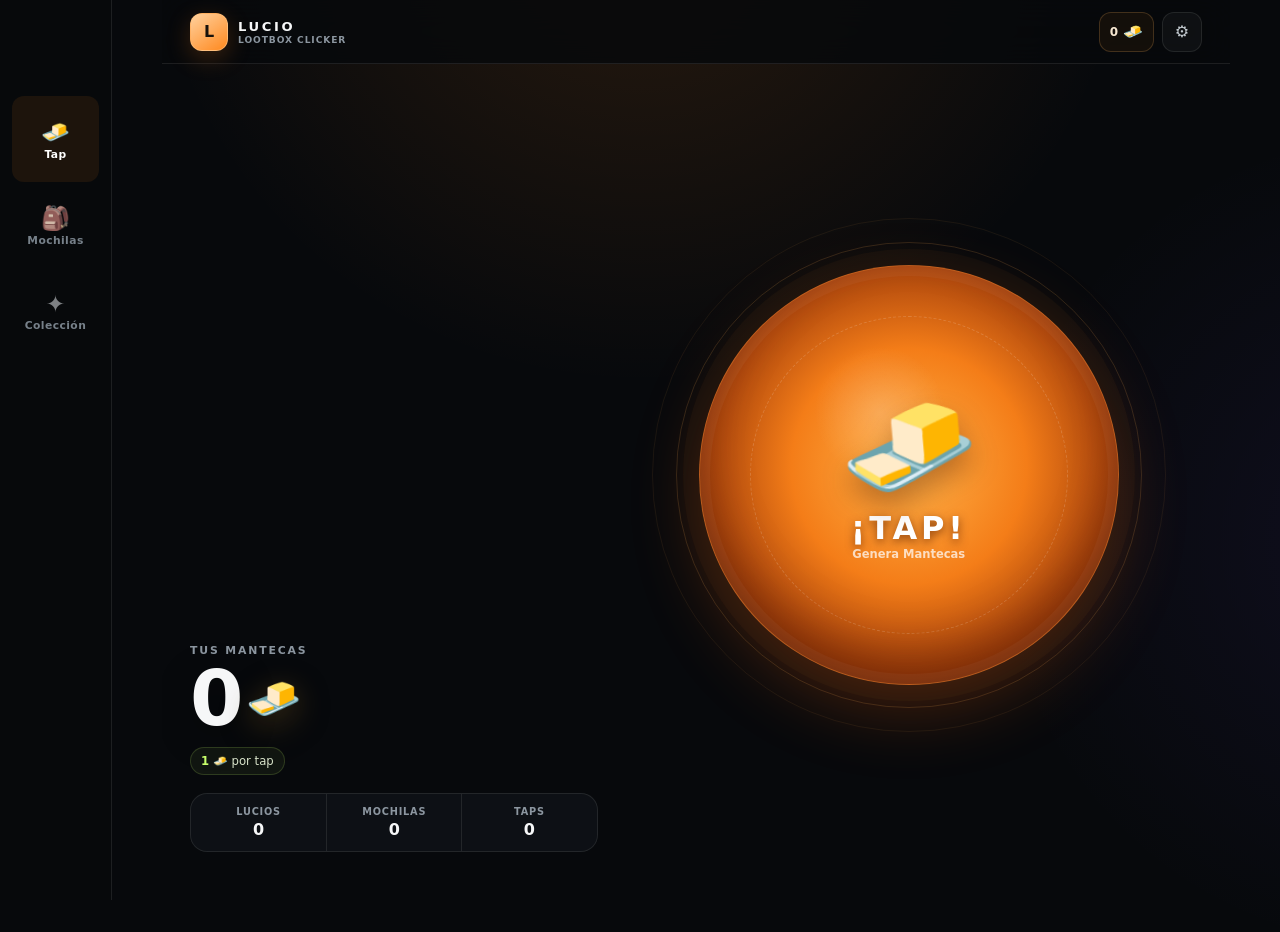
==== index.html @ b7c41a3d "Support touch hover in collection" ====
<!doctype html>
<html lang="es">
<head>
  <meta charset="utf-8">
  <meta name="viewport" content="width=device-width, initial-scale=1, viewport-fit=cover">
  <meta name="theme-color" content="#07090c">
  <meta name="description" content="Lucio Lootbox Clicker: consigue Mantecas, abre mochilas y colecciona todos los Lucios.">
  <title>Lucio Lootbox Clicker</title>
  <link rel="stylesheet" href="css/effects.css?v=20260813-game-03">
  <link rel="stylesheet" href="css/opening.css?v=20260813-game-03">
  <link rel="stylesheet" href="css/game.css?v=20260814-card-hover-02">
  <link rel="stylesheet" href="css/debug.css?v=20260813-game-03">
</head>
<body>
  <div class="game-app" data-game-app>
    <header class="game-header">
      <div class="game-brand" aria-label="Lucio Lootbox Clicker">
        <span class="game-brand__mark" aria-hidden="true">L</span>
        <span><strong>LUCIO</strong><small>LOOTBOX CLICKER</small></span>
      </div>
      <div class="game-header__actions">
        <button class="header-wallet" type="button" data-go-tap aria-label="Volver a la pantalla de tap"><b data-header-mantecas>0</b><span aria-hidden="true">🧈</span></button>
        <button class="icon-button" type="button" data-open-settings aria-label="Abrir ajustes">⚙</button>
      </div>
    </header>

    <main class="game-main">
      <section class="view view--active tap-view" data-view="tap" aria-labelledby="tap-title" tabindex="-1">
        <div class="wallet-card">
          <span class="wallet-card__label">Tus Mantecas</span>
          <strong class="wallet-card__amount"><span data-mantecas>0</span> <span aria-hidden="true">🧈</span></strong>
          <span class="wallet-card__rate"><b data-tap-value>1</b> 🧈 por tap</span>
        </div>

        <button class="tap-zone" type="button" data-tap-zone aria-labelledby="tap-title tap-help">
          <span class="tap-zone__rings" aria-hidden="true"></span>
          <span class="tap-zone__butter" aria-hidden="true">🧈</span>
          <span class="tap-zone__title" id="tap-title">¡TAP!</span>
          <span class="tap-zone__help" id="tap-help">Genera Mantecas</span>
        </button>
        <div class="tap-feedback-layer" data-tap-feedback aria-hidden="true"></div>

        <section class="quick-progress" aria-label="Progreso actual">
          <div><span>Lucios</span><strong data-total-lucios>0</strong></div>
          <div><span>Mochilas</span><strong data-total-backpacks>0</strong></div>
          <div><span>Taps</span><strong data-total-taps>0</strong></div>
        </section>
      </section>

      <section class="view shop-view" data-view="shop" aria-labelledby="shop-title" tabindex="-1" hidden>
        <header class="view-heading">
          <p>LOOT SHOP</p>
          <h1 id="shop-title">Elige tu mochila</h1>
          <span>Mejores tiers aumentan tus probabilidades de rarezas y Shiny.</span>
        </header>
        <div class="shop-grid" data-shop-grid></div>
      </section>

      <section class="view collection-view" data-view="collection" aria-labelledby="collection-title" tabindex="-1" hidden>
        <header class="view-heading">
          <p>TU COLECCIÓN</p>
          <h1 id="collection-title">Lucios descubiertos</h1>
          <span>Los duplicados aumentan permanentemente tus Mantecas por tap.</span>
        </header>
        <div class="collection-empty" data-collection-empty>
          <span aria-hidden="true">?</span>
          <strong>Todavía no descubriste ningún Lucio</strong>
          <p>Compra una mochila para empezar tu colección.</p>
          <button class="game-button game-button--primary" type="button" data-go-shop>Ir a mochilas</button>
        </div>
        <div data-collection-root></div>
      </section>
    </main>

    <nav class="bottom-nav" aria-label="Navegación principal">
      <button class="bottom-nav__item is-active" type="button" data-nav="tap"><span aria-hidden="true">🧈</span><b>Tap</b></button>
      <button class="bottom-nav__item" type="button" data-nav="shop"><span aria-hidden="true">🎒</span><b>Mochilas</b></button>
      <button class="bottom-nav__item" type="button" data-nav="collection"><span aria-hidden="true">✦</span><b>Colección</b><i data-collection-badge hidden></i></button>
    </nav>
  </div>

  <div class="opening-overlay" data-opening-overlay hidden>
    <section class="opening-card" data-opening-root role="dialog" aria-modal="true" aria-labelledby="opening-dialog-title">
      <div class="opening-stage" data-opening-stage data-state="idle" tabindex="0" role="button" aria-label="Toca para avanzar la apertura">
        <span class="opening-kicker" id="opening-dialog-title">REWARD SEQUENCE</span>
        <span class="opening-hint">Toca para completar la transición actual.</span>
        <div class="opening-scene">
          <div class="reward-slot" data-reward-slot></div>
          <div class="backpack-wrap" data-backpack-wrap>
            <img class="backpack-image" data-backpack-image draggable="false" alt="">
          </div>
          <div class="opening-flash" data-opening-flash aria-hidden="true"></div>
          <div class="tap-instruction" data-tap-instruction hidden>
            <strong data-tap-label>Pulsa para abrir · 0/3</strong>
            <span class="tap-dots" aria-hidden="true"><i data-tap-dot></i><i data-tap-dot></i><i data-tap-dot></i></span>
          </div>
          <div class="reward-copy" data-reward-copy aria-live="polite">
            <p class="reward-rarity" data-reward-rarity></p>
            <h2 data-reward-name></h2>
            <p>Bonus permanente <b data-reward-bonus></b> 🧈 por tap</p>
          </div>
        </div>
        <div class="confirm-wrap" data-confirm-wrap>
          <button class="game-button game-button--primary game-button--wide" type="button" data-confirm>Confirmar</button>
        </div>
      </div>
    </section>
  </div>

  <dialog class="settings-dialog" data-settings-dialog>
    <form method="dialog" class="settings-panel">
      <header><div><small>CONFIGURACIÓN</small><h2>Ajustes</h2></div><button class="icon-button" value="cancel" aria-label="Cerrar">×</button></header>
      <button class="settings-row" type="button" data-toggle-audio><span><strong>Sonido</strong><small data-audio-status>Activado</small></span><b data-audio-icon>🔊</b></button>
      <a class="settings-row" href="playground.html"><span><strong>Abrir playground</strong><small>Herramientas visuales y de apertura</small></span><b>↗</b></a>
      <button class="settings-row settings-row--danger" type="button" data-reset-progress><span><strong>Borrar progreso</strong><small>Requiere confirmación</small></span><b>⌫</b></button>
      <div class="settings-meta">Save v<span data-save-version>1</span> · Guardado local automático</div>
    </form>
  </dialog>

  <div class="game-toast" data-game-toast role="status" aria-live="polite"></div>

  <script src="js/config.js?v=20260813-game-03"></script>
  <script src="js/lucio-renderer.js?v=20260813-game-03"></script>
  <script src="js/backpack-renderer.js?v=20260813-game-03"></script>
  <script src="js/audio.js?v=20260813-game-03"></script>
  <script src="js/save.js?v=20260813-game-03"></script>
  <script src="js/game-state.js?v=20260813-game-03"></script>
  <script src="js/collection.js?v=20260814-card-hover-02"></script>
  <script src="js/game.js?v=20260813-game-03"></script>
  <script src="js/debug.js?v=20260813-game-03"></script>
</body>
</html>
---- css/effects.css ----
.sr-only {
  position: absolute;
  width: 1px;
  height: 1px;
  padding: 0;
  margin: -1px;
  overflow: hidden;
  clip: rect(0, 0, 0, 0);
  white-space: nowrap;
  border: 0;
}

.lucio-renderer {
  --instance-delay: 0s;
  position: relative;
  width: 100%;
  aspect-ratio: 2 / 3;
  margin: 0;
  isolation: isolate;
  contain: layout style;
  overflow: visible;
  user-select: none;
  -webkit-user-select: none;
}

.lucio-paint-canvas,
.lucio-idle-shell,
.lucio-art,
.lucio-shiny-rim,
.lucio-overlay,
.lucio-shine {
  position: absolute;
  inset: 0;
}

.lucio-paint-canvas {
  overflow: visible;
  pointer-events: none;
}

.lucio-filter-defs {
  position: absolute;
  width: 0;
  height: 0;
  overflow: hidden;
  pointer-events: none;
}

.lucio-idle-shell {
  transform-origin: 50% 78%;
  overflow: visible;
}

.lucio-renderer.has-idle .lucio-idle-shell {
  animation: lucio-idle var(--idle-speed) ease-in-out infinite alternate;
  animation-delay: var(--instance-delay);
}

.lucio-art {
  z-index: 2;
  --active-brightness: 1;
  filter: brightness(var(--active-brightness));
  transform-origin: 50% 62%;
  overflow: visible;
}

.lucio-renderer.is-shiny .lucio-art {
  --active-brightness: var(--shiny-brightness);
}

.lucio-sprite,
.lucio-shiny-rim,
.lucio-shine img,
.lucio-overlay--sparkles,
.lucio-overlay--shiny,
.lucio-overlay--diamond,
.lucio-overlay--cosmic {
  position: absolute;
  inset: 0;
  display: block;
  width: 100%;
  height: 100%;
  object-fit: contain;
  pointer-events: none;
}

.lucio-sprite {
  transition: filter 160ms ease;
}

.lucio-renderer.has-glow .lucio-sprite {
  filter:
    drop-shadow(0 0 calc(var(--glow-blur) * 0.22) var(--glow-color-alpha))
    drop-shadow(0 0 calc(var(--glow-size) * 0.52) var(--glow-color-alpha))
    drop-shadow(0 0 var(--glow-size) var(--glow-color-alpha));
}

.lucio-shiny-rim {
  z-index: 1;
  opacity: 0;
  filter:
    brightness(0)
    invert(1)
    drop-shadow(0 0 calc(var(--shiny-rim-size) * 0.45) white)
    drop-shadow(0 0 var(--shiny-rim-size) var(--glow-color))
    drop-shadow(0 0 var(--shiny-rim-size) color-mix(in srgb, white 72%, var(--glow-color)));
  transform: scale(var(--shiny-rim-scale));
  transform-origin: center;
  transition: opacity 160ms ease;
}

.lucio-renderer.is-shiny .lucio-shiny-rim {
  opacity: calc(var(--shiny-rim-opacity) * (0.7 + var(--shiny-glow-boost)));
}

.lucio-overlay {
  z-index: 3;
  pointer-events: none;
  opacity: 0;
}

.lucio-overlay--sparkles {
  transform: translate(var(--sparkle-x), var(--sparkle-y)) rotate(var(--sparkle-rotation)) scale(var(--sparkle-scale));
  transform-origin: center;
  mix-blend-mode: screen;
}

.lucio-renderer.has-sparkles .lucio-overlay--sparkles {
  opacity: var(--sparkle-opacity);
  animation: lucio-sparkle var(--sparkle-speed) ease-in-out infinite;
  animation-delay: var(--instance-delay);
}

.lucio-overlay--diamond,
.lucio-overlay--cosmic {
  transform: translate(var(--special-x), var(--special-y)) rotate(var(--special-rotation)) scale(var(--special-scale));
  transform-origin: center;
  mix-blend-mode: screen;
}

.lucio-renderer.has-diamond .lucio-overlay--diamond,
.lucio-renderer.has-cosmic .lucio-overlay--cosmic {
  opacity: var(--special-opacity);
}

.lucio-renderer.has-cosmic .lucio-overlay--cosmic {
  animation: cosmic-drift 5.5s ease-in-out infinite alternate;
}

.lucio-overlay--shiny {
  z-index: 5;
  mix-blend-mode: screen;
  transform: translate(var(--shiny-x), var(--shiny-y)) rotate(var(--shiny-rotation)) scale(var(--shiny-overlay-scale));
}

.lucio-renderer.has-shiny-sparkles .lucio-overlay--shiny {
  opacity: var(--shiny-overlay-opacity);
  animation: shiny-stars var(--shiny-overlay-speed) ease-in-out infinite;
  animation-delay: var(--instance-delay);
}

.lucio-shine {
  z-index: 6;
  opacity: 0;
  overflow: visible;
  mix-blend-mode: screen;
}

.lucio-shine img {
  opacity: 1;
  filter: brightness(4) saturate(0) contrast(1.25) drop-shadow(0 0 4px white);
  clip-path: polygon(
    -30% 0,
    calc(-30% + var(--shine-width)) 0,
    calc(-30% + var(--shine-width) + var(--shine-slant)) 100%,
    calc(-30% + var(--shine-slant)) 100%
  );
}

.lucio-renderer.has-shine .lucio-shine {
  opacity: var(--shine-intensity);
}

.lucio-renderer.has-shine .lucio-shine img {
  animation: shine-sweep calc(var(--shine-speed) + var(--shine-frequency)) linear infinite;
  animation-delay: var(--instance-delay);
}

.lucio-renderer.has-pulse .lucio-art {
  animation: lucio-pulse var(--pulse-speed) ease-in-out infinite;
}

.lucio-renderer[data-context="collection"].has-glow .lucio-sprite {
  filter:
    drop-shadow(0 0 calc(var(--glow-blur) * 0.18) var(--glow-color-alpha))
    drop-shadow(0 0 calc(var(--glow-size) * 0.46) var(--glow-color-alpha));
}

.lucio-renderer[data-context="collection"] .lucio-overlay {
  animation-duration: calc(var(--sparkle-speed) * 1.5);
}

.lucio-renderer[data-context="collection"].has-cosmic .lucio-overlay--cosmic {
  animation: none;
}

@keyframes lucio-idle {
  from { transform: translateY(calc(var(--idle-amplitude) * -0.45)) rotate(calc(var(--idle-rotation) * -0.45)) scale(1); }
  to { transform: translateY(var(--idle-amplitude)) rotate(var(--idle-rotation)) scale(var(--idle-scale)); }
}

@keyframes lucio-sparkle {
  0%, 100% { opacity: calc(var(--sparkle-opacity) * 0.72); transform: translate(var(--sparkle-x), var(--sparkle-y)) rotate(var(--sparkle-rotation)) scale(var(--sparkle-scale)); }
  46% { opacity: var(--sparkle-opacity); transform: translate(var(--sparkle-x), var(--sparkle-y)) rotate(var(--sparkle-rotation)) scale(calc(var(--sparkle-scale) * 1.018)); }
  58% { opacity: calc(var(--sparkle-opacity) * 0.86); }
}

@keyframes cosmic-drift {
  from { transform: translate(var(--special-x), var(--special-y)) rotate(calc(var(--special-rotation) - 0.65deg)) scale(var(--special-scale)); filter: hue-rotate(-5deg); }
  to { transform: translate(calc(var(--special-x) + 2px), calc(var(--special-y) - 4px)) rotate(calc(var(--special-rotation) + 0.65deg)) scale(calc(var(--special-scale) * 1.015)); filter: hue-rotate(12deg); }
}

@keyframes shiny-stars {
  0%, 100% { opacity: calc(var(--shiny-overlay-opacity) * 0.76); transform: translate(var(--shiny-x), var(--shiny-y)) rotate(var(--shiny-rotation)) scale(var(--shiny-overlay-scale)); }
  33% { opacity: var(--shiny-overlay-opacity); transform: translate(var(--shiny-x), var(--shiny-y)) rotate(var(--shiny-rotation)) scale(calc(var(--shiny-overlay-scale) * 1.02)); }
  66% { opacity: calc(var(--shiny-overlay-opacity) * 0.88); }
}

@keyframes shine-sweep {
  0%, 12% {
    clip-path: polygon(
      -30% 0,
      calc(-30% + var(--shine-width)) 0,
      calc(-30% + var(--shine-width) + var(--shine-slant)) 100%,
      calc(-30% + var(--shine-slant)) 100%
    );
  }
  58%, 100% {
    clip-path: polygon(
      115% 0,
      calc(115% + var(--shine-width)) 0,
      calc(115% + var(--shine-width) + var(--shine-slant)) 100%,
      calc(115% + var(--shine-slant)) 100%
    );
  }
}

@keyframes lucio-pulse {
  0%, 100% { filter: brightness(var(--active-brightness)); transform: scale(1); }
  50% { filter: brightness(calc(var(--active-brightness) + var(--pulse-intensity))) saturate(calc(1 + var(--pulse-intensity))); transform: scale(var(--pulse-scale)); }
}

@media (prefers-reduced-motion: reduce) {
  .lucio-renderer *,
  .lucio-renderer *::before,
  .lucio-renderer *::after {
    animation-duration: 1ms !important;
    animation-iteration-count: 1 !important;
  }
}
---- css/opening.css ----
.opening-preview {
  min-height: 640px;
  overflow: hidden;
  touch-action: manipulation;
}

.opening-stage {
  position: relative;
  display: grid;
  min-height: 590px;
  place-items: center;
  outline: none;
  cursor: pointer;
  touch-action: manipulation;
  isolation: isolate;
  overflow: hidden;
}

.opening-stage::before {
  position: absolute;
  inset: 12% 8%;
  border-radius: 50%;
  background: radial-gradient(circle, rgba(255, 137, 31, .11), transparent 65%);
  background: radial-gradient(circle, color-mix(in srgb, var(--backpack-accent, var(--orange)) 13%, transparent), transparent 65%);
  filter: blur(18px);
  content: "";
}

.opening-kicker {
  position: absolute;
  z-index: 12;
  top: 20px;
  left: 20px;
  display: flex;
  align-items: center;
  gap: 8px;
  padding: 7px 10px;
  border: 1px solid var(--line);
  border-radius: 999px;
  color: #aeb6bd;
  background: rgba(7, 9, 11, 0.62);
  font-family: ui-monospace, SFMono-Regular, Menlo, monospace;
  font-size: 0.68rem;
  letter-spacing: 0.06em;
  text-transform: uppercase;
  backdrop-filter: blur(10px);
}

.opening-scene {
  position: relative;
  width: min(92%, 540px);
  height: 520px;
}

.backpack-wrap {
  position: absolute;
  z-index: 5;
  right: 50%;
  bottom: 18px;
  width: min(88vw, 350px);
  aspect-ratio: 1;
  translate: 50% 0;
  transform-origin: 50% 74%;
}

.backpack-image {
  display: block;
  width: 100%;
  height: 100%;
  object-fit: contain;
  pointer-events: none;
  filter: drop-shadow(0 30px 32px rgba(0, 0, 0, 0.5));
}

.reward-slot {
  position: absolute;
  z-index: 4;
  left: 50%;
  bottom: 82px;
  width: min(61vw, 230px);
  aspect-ratio: 2 / 3;
  translate: -50% 0;
  opacity: 0;
  transform: translateY(var(--rise-distance, 118px)) scale(0.54);
  transform-origin: 50% 86%;
  pointer-events: none;
}

.reward-layer {
  position: absolute;
  inset: 0;
  transition:
    opacity var(--mystery-fade-duration, 260ms) ease,
    transform var(--mystery-fade-duration, 260ms) cubic-bezier(.2,.8,.2,1),
    filter var(--mystery-fade-duration, 260ms) ease;
}

.reward-layer--mystery {
  z-index: 2;
  opacity: 1;
}

.reward-layer--actual {
  z-index: 3;
  opacity: 0;
  filter: brightness(2.4) saturate(.2);
  transform: scale(.92);
}

.reward-slot.is-promoted { z-index: 7; }

.reward-slot.is-swapped .reward-layer--mystery {
  opacity: 0;
  filter: blur(6px) brightness(2.5);
  transform: scale(1.08);
}

.reward-slot.is-swapped .reward-layer--actual {
  opacity: 1;
  filter: none;
  transform: scale(1);
}

.reward-slot.is-revealing {
  opacity: 1;
  transform: translateY(calc(var(--rise-distance, 118px) * -0.72)) scale(var(--final-bounce, 1.08));
  transition: opacity 180ms ease, transform var(--rise-duration, 980ms) cubic-bezier(.16,.8,.18,1.16);
}

.reward-slot.is-visible {
  z-index: 7;
  opacity: 1;
  transform: translateY(calc(var(--rise-distance, 118px) * -0.72)) scale(1);
  transition: transform 260ms cubic-bezier(.2,.8,.2,1);
}

.opening-flash {
  position: absolute;
  z-index: 6;
  inset: 0;
  border-radius: 50%;
  background: #fff;
  opacity: 0;
  pointer-events: none;
  mix-blend-mode: screen;
}

.opening-flash.is-active { animation: opening-flash var(--flash-duration, 520ms) ease-out; }

.tap-instruction {
  position: absolute;
  z-index: 15;
  right: 0;
  bottom: 4px;
  left: 0;
  display: grid;
  justify-items: center;
  gap: 9px;
  text-align: center;
  pointer-events: none;
}

.tap-instruction strong {
  font-size: clamp(1.05rem, 4vw, 1.38rem);
  letter-spacing: -0.02em;
}

.tap-dots { display: flex; gap: 7px; }

.tap-dots i {
  width: 8px;
  height: 8px;
  border: 1px solid var(--line-strong);
  border-radius: 50%;
  background: #15191e;
}

.tap-dots i.is-hit {
  border-color: var(--orange);
  background: var(--orange);
  box-shadow: 0 0 10px rgba(255,138,31,.55);
}

.reward-copy {
  position: absolute;
  z-index: 14;
  right: 0;
  bottom: 0;
  left: 0;
  display: none;
  text-align: center;
  pointer-events: none;
}

.reward-copy.is-visible { display: block; animation: reward-copy-in 380ms ease both; }
.reward-rarity { margin: 0 0 5px; color: var(--orange-2); font-size: .69rem; font-weight: 900; letter-spacing: .19em; text-transform: uppercase; }
.reward-copy h2,
.reward-copy h3 { margin: 0 0 4px; font-size: clamp(1.4rem, 6vw, 2.2rem); letter-spacing: -.045em; }
.reward-copy p { margin: 0; color: #cbd2d8; font-size: .88rem; }
.reward-copy b { color: var(--green); }

.confirm-wrap {
  position: absolute;
  z-index: 20;
  right: 18px;
  bottom: 18px;
  left: 18px;
  display: none;
}

.confirm-wrap.is-visible { display: block; animation: reward-copy-in 300ms 120ms ease both; }

.opening-hint {
  position: absolute;
  z-index: 12;
  right: 16px;
  top: 18px;
  max-width: 155px;
  color: #6f7982;
  font-size: 0.68rem;
  line-height: 1.4;
  text-align: right;
}

.opening-stage[data-state="idle"],
.opening-stage[data-state="reward-visible"] { cursor: default; }

.opening-stage.is-entering .backpack-wrap {
  animation: backpack-entry var(--entry-duration, 760ms) cubic-bezier(.18,.78,.18,1) both;
}

.opening-stage.is-opening .backpack-wrap {
  animation: backpack-impact var(--opening-duration, 620ms) cubic-bezier(.2,.8,.2,1) both;
}

@keyframes backpack-entry {
  from { opacity: 0; transform: translateY(-88px) scale(.58) rotate(-5deg); }
  72% { opacity: 1; transform: translateY(7px) scale(1.035) rotate(1deg); }
  to { opacity: 1; transform: none; }
}

@keyframes backpack-impact {
  0% { transform: scale(1); }
  38% { transform: scale(var(--impact-scale, 1.08)) translateY(4px); filter: brightness(1.8); }
  100% { transform: scale(1); }
}

@keyframes opening-flash {
  0% { opacity: 0; transform: scale(.25); }
  22% { opacity: var(--flash-intensity, .86); }
  100% { opacity: 0; transform: scale(1.2); }
}

@keyframes reward-copy-in {
  from { opacity: 0; transform: translateY(8px); }
  to { opacity: 1; transform: none; }
}

@media (min-width: 720px) {
  .opening-preview { min-height: 680px; }
  .opening-stage { min-height: 630px; }
  .confirm-wrap { right: 50%; left: auto; width: 220px; translate: 50% 0; }
}

@media (min-width: 1080px) {
  .opening-preview { min-height: 760px; }
  .opening-stage { min-height: 710px; }
  .opening-scene { height: 640px; }
  .backpack-wrap { width: 410px; bottom: 40px; }
  .reward-slot { bottom: 122px; width: 260px; }
  .tap-instruction,
  .reward-copy { bottom: 18px; }
}

@media (prefers-reduced-motion: reduce) {
  .opening-stage *,
  .opening-stage *::before,
  .opening-stage *::after {
    animation-duration: 1ms !important;
  }
}
---- css/game.css ----
:root {
  color-scheme: dark;
  --bg: #07090c;
  --surface: #10141a;
  --surface-2: #171c23;
  --line: rgba(255, 255, 255, 0.09);
  --line-strong: rgba(255, 255, 255, 0.18);
  --text: #f6f7f8;
  --muted: #8c96a0;
  --orange: #ff891f;
  --orange-2: #ffb260;
  --green: #c8ff6b;
  --danger: #ff6868;
  --nav-height: 74px;
  font-family: Inter, ui-sans-serif, system-ui, -apple-system, BlinkMacSystemFont, "Segoe UI", sans-serif;
  font-synthesis: none;
}

* { box-sizing: border-box; }

html {
  min-width: 320px;
  min-height: 100%;
  background: var(--bg);
}

body {
  min-width: 320px;
  min-height: 100vh;
  min-height: 100dvh;
  margin: 0;
  color: var(--text);
  background:
    radial-gradient(circle at 50% -12%, rgba(255, 137, 31, 0.14), transparent 31rem),
    radial-gradient(circle at 110% 58%, rgba(116, 82, 255, 0.08), transparent 26rem),
    var(--bg);
  overflow-x: hidden;
  -webkit-tap-highlight-color: transparent;
}

body.has-opening { overflow: hidden; }

button,
input,
select { font: inherit; }

button,
a { -webkit-tap-highlight-color: transparent; }

button:focus-visible,
a:focus-visible {
  outline: 2px solid var(--orange);
  outline-offset: 3px;
}

button { color: inherit; }

[hidden] { display: none !important; }

.game-app {
  position: relative;
  width: min(100%, 1180px);
  min-height: 100vh;
  min-height: 100dvh;
  margin: 0 auto;
  padding-bottom: calc(var(--nav-height) + env(safe-area-inset-bottom));
}

.game-header {
  position: sticky;
  z-index: 40;
  top: 0;
  display: flex;
  align-items: center;
  justify-content: space-between;
  min-height: 64px;
  padding: 11px max(16px, env(safe-area-inset-right)) 11px max(16px, env(safe-area-inset-left));
  border-bottom: 1px solid var(--line);
  background: rgba(7, 9, 12, 0.83);
  backdrop-filter: blur(18px);
}

.game-brand {
  display: flex;
  align-items: center;
  gap: 10px;
}

.game-brand__mark {
  display: grid;
  width: 38px;
  height: 38px;
  place-items: center;
  border: 1px solid rgba(255, 190, 121, 0.6);
  border-radius: 12px;
  color: #17110b;
  background: linear-gradient(145deg, #ffd19e, var(--orange));
  box-shadow: 0 7px 24px rgba(255, 126, 29, 0.22);
  font-weight: 950;
}

.game-brand > span:last-child { display: grid; gap: 1px; }
.game-brand strong { font-size: 0.82rem; letter-spacing: 0.2em; }
.game-brand small { color: var(--muted); font-size: 0.57rem; font-weight: 800; letter-spacing: 0.1em; }

.game-header__actions { display: flex; align-items: center; gap: 8px; }

.header-wallet {
  display: flex;
  min-height: 40px;
  align-items: center;
  gap: 5px;
  padding: 7px 10px;
  border: 1px solid rgba(255, 178, 95, .2);
  border-radius: 12px;
  color: #f7e8d2;
  background: rgba(255, 137, 31, .06);
  cursor: pointer;
}

.header-wallet b { max-width: 22vw; overflow: hidden; font-size: .75rem; font-variant-numeric: tabular-nums; text-overflow: ellipsis; }

.icon-button {
  display: grid;
  width: 40px;
  height: 40px;
  padding: 0;
  place-items: center;
  border: 1px solid var(--line);
  border-radius: 12px;
  color: #c4cbd1;
  background: rgba(255, 255, 255, 0.035);
  cursor: pointer;
}

.icon-button:active { transform: scale(0.96); }

.game-main { min-height: calc(100dvh - 64px - var(--nav-height)); }

.view {
  width: 100%;
  padding: 22px max(16px, env(safe-area-inset-right)) 34px max(16px, env(safe-area-inset-left));
}

.tap-view {
  position: relative;
  display: grid;
  min-height: calc(100dvh - 64px - var(--nav-height));
  grid-template-rows: auto minmax(300px, 1fr) auto;
  align-items: center;
  gap: 18px;
  overflow: hidden;
}

.wallet-card {
  position: relative;
  z-index: 2;
  display: grid;
  justify-items: center;
  gap: 2px;
  text-align: center;
}

.wallet-card__label {
  color: var(--muted);
  font-size: 0.68rem;
  font-weight: 850;
  letter-spacing: 0.17em;
  text-transform: uppercase;
}

.wallet-card__amount {
  display: flex;
  align-items: center;
  gap: 8px;
  max-width: 100%;
  font-size: clamp(2.4rem, 14vw, 4.8rem);
  font-variant-numeric: tabular-nums;
  letter-spacing: -0.07em;
  line-height: 1.05;
  text-shadow: 0 10px 35px rgba(0, 0, 0, 0.35);
}

.wallet-card__amount > span:last-child {
  font-size: 0.58em;
  letter-spacing: 0;
  filter: drop-shadow(0 6px 14px rgba(255, 183, 62, 0.22));
}

.wallet-card__rate {
  margin-top: 5px;
  padding: 6px 10px;
  border: 1px solid rgba(200, 255, 107, 0.16);
  border-radius: 999px;
  color: #d8e3ca;
  background: rgba(200, 255, 107, 0.055);
  font-size: 0.73rem;
}

.wallet-card__rate b { color: var(--green); }

.tap-zone {
  position: relative;
  z-index: 1;
  display: grid;
  width: min(74vw, 330px);
  aspect-ratio: 1;
  margin: 0 auto;
  padding: 0;
  place-content: center;
  justify-items: center;
  border: 1px solid rgba(255, 171, 82, 0.26);
  border-radius: 50%;
  color: #fff;
  background:
    radial-gradient(circle at 43% 35%, rgba(255,255,255,.19), transparent 18%),
    radial-gradient(circle at 50% 48%, #ffb147 0, #f47d18 39%, #a7420c 68%, #421a09 100%);
  box-shadow:
    inset 0 0 0 10px rgba(255, 255, 255, 0.035),
    inset 0 -28px 48px rgba(60, 17, 0, 0.38),
    0 26px 70px rgba(255, 102, 13, 0.24),
    0 0 0 16px rgba(255, 136, 31, 0.035);
  cursor: pointer;
  touch-action: manipulation;
  user-select: none;
  transition: transform 80ms ease, filter 80ms ease;
}

.tap-zone::before,
.tap-zone::after {
  position: absolute;
  border: 1px solid rgba(255, 173, 82, 0.16);
  border-radius: inherit;
  content: "";
  pointer-events: none;
}

.tap-zone::before { inset: -24px; }
.tap-zone::after { inset: -48px; border-color: rgba(255, 173, 82, 0.075); }

.tap-zone:active,
.tap-zone.is-pressed { transform: scale(0.955); filter: brightness(1.12); }

.tap-zone__rings {
  position: absolute;
  inset: 12%;
  border: 1px dashed rgba(255, 255, 255, 0.16);
  border-radius: 50%;
  animation: tap-ring-spin 24s linear infinite;
}

.tap-zone__butter {
  font-size: clamp(4.4rem, 22vw, 7rem);
  line-height: 1;
  filter: drop-shadow(0 14px 14px rgba(75, 22, 0, 0.38));
  transform: rotate(-5deg);
}

.tap-zone__title {
  margin-top: 7px;
  font-size: clamp(1.35rem, 7vw, 2rem);
  font-weight: 950;
  letter-spacing: 0.12em;
  text-shadow: 0 3px 10px rgba(90, 28, 0, 0.7);
}

.tap-zone__help { color: rgba(255,255,255,.72); font-size: 0.72rem; font-weight: 700; }

.tap-feedback-layer {
  position: fixed;
  z-index: 70;
  inset: 0;
  overflow: hidden;
  pointer-events: none;
}

.tap-pop {
  position: absolute;
  display: block;
  color: #fff7cd;
  font-size: clamp(1.1rem, 5vw, 1.55rem);
  font-weight: 950;
  text-shadow: 0 2px 4px #642100, 0 0 14px rgba(255, 177, 65, 0.8);
  translate: -50% -50%;
  animation: tap-pop 720ms cubic-bezier(.15,.72,.2,1) both;
  will-change: transform, opacity;
}

.quick-progress {
  position: relative;
  z-index: 2;
  display: grid;
  grid-template-columns: repeat(3, 1fr);
  border: 1px solid var(--line);
  border-radius: 17px;
  background: rgba(15, 19, 24, 0.82);
  overflow: hidden;
  backdrop-filter: blur(14px);
}

.quick-progress > div {
  display: grid;
  gap: 3px;
  padding: 12px 8px;
  text-align: center;
}

.quick-progress > div + div { border-left: 1px solid var(--line); }
.quick-progress span { color: var(--muted); font-size: 0.61rem; font-weight: 800; letter-spacing: 0.08em; text-transform: uppercase; }
.quick-progress strong { font-size: 1rem; font-variant-numeric: tabular-nums; }

.view-heading { margin: 4px 0 24px; }
.view-heading p { margin: 0 0 7px; color: var(--orange); font-size: .66rem; font-weight: 900; letter-spacing: .2em; }
.view-heading h1 { margin: 0; font-size: clamp(2rem, 10vw, 3.6rem); letter-spacing: -.055em; line-height: 1.02; }
.view-heading span { display: block; max-width: 520px; margin-top: 10px; color: var(--muted); font-size: .83rem; line-height: 1.55; }

.shop-grid { display: grid; gap: 16px; }

.backpack-card {
  --tier-accent: var(--orange);
  position: relative;
  display: grid;
  min-height: 250px;
  grid-template-columns: minmax(130px, 42%) 1fr;
  border: 1px solid var(--line);
  border: 1px solid color-mix(in srgb, var(--tier-accent) 27%, var(--line));
  border-radius: 22px;
  background:
    radial-gradient(circle at 14% 45%, rgba(255, 137, 31, .08), transparent 42%),
    linear-gradient(145deg, rgba(255,255,255,.035), transparent 55%),
    var(--surface);
  background:
    radial-gradient(circle at 14% 45%, color-mix(in srgb, var(--tier-accent) 13%, transparent), transparent 42%),
    linear-gradient(145deg, rgba(255,255,255,.035), transparent 55%),
    var(--surface);
  box-shadow: 0 18px 48px rgba(0,0,0,.22);
  overflow: hidden;
}

.backpack-card__visual { display: grid; min-width: 0; place-items: center; }
.backpack-card__visual img { width: min(118%, 260px); aspect-ratio: 1; object-fit: contain; filter: drop-shadow(0 18px 20px rgba(0,0,0,.42)); }

.backpack-card__body {
  position: relative;
  z-index: 2;
  display: flex;
  min-width: 0;
  padding: 20px 16px 18px 0;
  flex-direction: column;
  justify-content: center;
}

.backpack-card__tier { color: var(--tier-accent); font-size: .59rem; font-weight: 900; letter-spacing: .17em; text-transform: uppercase; }
.backpack-card h2 { margin: 4px 0 8px; font-size: clamp(1.25rem, 6vw, 1.8rem); letter-spacing: -.035em; }
.backpack-card__odds { display: flex; flex-wrap: wrap; gap: 5px; margin: 0 0 15px; padding: 0; list-style: none; }
.backpack-card__odds li { padding: 4px 6px; border: 1px solid var(--line); border-radius: 6px; color: #aeb6bd; background: rgba(255,255,255,.025); font-size: .57rem; }
.backpack-card__odds li:last-child { border-color: rgba(255,255,255,.2); color: #fff; }

.game-button {
  min-height: 46px;
  padding: 10px 15px;
  border: 1px solid var(--line-strong);
  border-radius: 12px;
  color: #eef1f3;
  background: #1a2027;
  font-size: .78rem;
  font-weight: 850;
  cursor: pointer;
  transition: transform 80ms ease, filter 130ms ease, opacity 130ms ease;
}

.game-button:active { transform: scale(.98); }
.game-button--primary { border-color: rgba(255, 178, 95, .55); color: #1b1108; background: linear-gradient(180deg, #ffc17f, #ff8b26); box-shadow: 0 8px 24px rgba(255, 126, 29, .2); }
.game-button--wide { width: 100%; }
.game-button[disabled] { color: #707982; background: #14191f; box-shadow: none; opacity: .72; cursor: not-allowed; }
.backpack-card__buy { width: 100%; }
.backpack-card__buy small { display: block; margin-top: 1px; font-size: .6rem; font-weight: 700; opacity: .8; }

.collection-empty {
  display: grid;
  min-height: 340px;
  max-width: 520px;
  margin: 0 auto;
  padding: 30px;
  place-content: center;
  justify-items: center;
  border: 1px dashed var(--line-strong);
  border-radius: 22px;
  color: var(--muted);
  text-align: center;
}

.collection-empty > span { display: grid; width: 74px; height: 74px; margin-bottom: 18px; place-items: center; border: 1px solid var(--line); border-radius: 50%; color: #4f5962; background: var(--surface); font-size: 2rem; font-weight: 950; }
.collection-empty strong { color: var(--text); font-size: 1.05rem; }
.collection-empty p { max-width: 300px; margin: 7px 0 20px; font-size: .78rem; line-height: 1.5; }

.lucio-collection { display: grid; gap: 15px; }

.collection-category {
  min-width: 0;
  padding: 16px 14px 12px;
  border: 1px solid var(--line);
  border-radius: 18px;
  background:
    radial-gradient(circle at 10% 60%, rgba(255, 255, 255, .035), transparent 40%),
    rgba(15, 19, 24, .88);
  background:
    radial-gradient(circle at 10% 60%, color-mix(in srgb, var(--category-color, #fff) 7%, transparent), transparent 40%),
    rgba(15, 19, 24, .88);
  overflow: hidden;
}

.collection-category[data-material="bronze"] { --category-color: #d79255; }
.collection-category[data-material="silver"] { --category-color: #c9e6f2; }
.collection-category[data-material="gold"] { --category-color: #ffc94f; }
.collection-category[data-material="ruby"] { --category-color: #ff4264; }
.collection-category[data-material="diamond"] { --category-color: #82edff; }
.collection-category[data-material="cosmic"] { --category-color: #9c7dff; }
.collection-category[data-shiny="true"] { border-color: rgba(255, 255, 255, .18); border-color: color-mix(in srgb, var(--category-color) 28%, var(--line)); }

.collection-category__header {
  display: flex;
  align-items: baseline;
  justify-content: space-between;
  gap: 12px;
  margin: 0 0 4px;
}

.collection-category__title { color: var(--category-color); font-size: .73rem; letter-spacing: .12em; }
.collection-category__count { color: #fff; font-size: 1rem; font-variant-numeric: tabular-nums; }
.collection-category__track { position: relative; width: 100%; min-height: 125px; overflow: visible; touch-action: pan-y; }
.collection-lucio { position: absolute; top: 0; left: 0; aspect-ratio: 2 / 3; transform-origin: left center; transition: transform 180ms ease, opacity 180ms ease; }
.collection-lucio .lucio-renderer {
  width: 100%;
  transition: transform 180ms cubic-bezier(.2, .8, .2, 1);
}

@media (hover: hover) and (pointer: fine) {
  .collection-lucio:hover { z-index: 1000 !important; }
  .collection-lucio:hover .lucio-renderer { transform: translateY(-10px); }
}

.collection-lucio.is-lifted { z-index: 1000 !important; }
.collection-lucio.is-lifted .lucio-renderer { transform: translateY(-10px); }

@media (prefers-reduced-motion: reduce) {
  .collection-lucio .lucio-renderer { transition: none; }
  .collection-lucio:hover .lucio-renderer,
  .collection-lucio.is-lifted .lucio-renderer { transform: none; }
}
.collection-category__more { position: absolute; z-index: 80; bottom: 18%; color: white; font-size: 1.7rem; font-weight: 950; text-shadow: 0 2px 12px #000; }

.bottom-nav {
  position: fixed;
  z-index: 50;
  right: 0;
  bottom: 0;
  left: 0;
  display: grid;
  height: calc(var(--nav-height) + env(safe-area-inset-bottom));
  padding: 7px max(10px, env(safe-area-inset-right)) env(safe-area-inset-bottom) max(10px, env(safe-area-inset-left));
  grid-template-columns: repeat(3, minmax(0, 1fr));
  border-top: 1px solid var(--line);
  background: rgba(8, 10, 13, .92);
  backdrop-filter: blur(20px);
}

.bottom-nav__item {
  position: relative;
  display: grid;
  min-width: 0;
  padding: 5px;
  place-content: center;
  justify-items: center;
  gap: 2px;
  border: 0;
  border-radius: 12px;
  color: #77818a;
  background: transparent;
  cursor: pointer;
}

.bottom-nav__item > span { font-size: 1.18rem; filter: grayscale(.7); }
.bottom-nav__item b { font-size: .61rem; letter-spacing: .04em; }
.bottom-nav__item.is-active { color: #fff; background: rgba(255, 137, 31, .09); }
.bottom-nav__item.is-active > span { filter: none; }
.bottom-nav__item i { position: absolute; top: 7px; left: calc(50% + 12px); width: 7px; height: 7px; border-radius: 50%; background: var(--orange); box-shadow: 0 0 8px var(--orange); }

.opening-overlay {
  position: fixed;
  z-index: 100;
  inset: 0;
  display: grid;
  padding: max(12px, env(safe-area-inset-top)) max(10px, env(safe-area-inset-right)) max(12px, env(safe-area-inset-bottom)) max(10px, env(safe-area-inset-left));
  place-items: center;
  background: rgba(3, 5, 7, .91);
  backdrop-filter: blur(15px);
  animation: overlay-in 220ms ease both;
}

.opening-card {
  position: relative;
  isolation: isolate;
  width: min(100%, 620px);
  border: 1px solid var(--line-strong);
  border-radius: 24px;
  background:
    linear-gradient(rgba(255,255,255,.025) 1px, transparent 1px),
    linear-gradient(90deg, rgba(255,255,255,.025) 1px, transparent 1px),
    #0b0f14;
  background-size: 34px 34px;
  box-shadow: 0 32px 100px rgba(0,0,0,.58);
  overflow: hidden;
}

.opening-card::before {
  position: absolute;
  z-index: -1;
  inset: 0;
  background: #0b0f14;
  content: "";
}

.opening-card .opening-stage { min-height: min(720px, calc(100dvh - 24px)); }

.settings-dialog {
  width: min(92vw, 460px);
  max-height: calc(100dvh - 28px);
  padding: 0;
  border: 1px solid var(--line-strong);
  border-radius: 22px;
  color: var(--text);
  background: #101419;
  box-shadow: 0 30px 100px rgba(0,0,0,.65);
}

.settings-dialog::backdrop { background: rgba(2,4,6,.74); backdrop-filter: blur(8px); }

.settings-panel { padding: 20px; }
.settings-panel > header { display: flex; align-items: center; justify-content: space-between; margin-bottom: 20px; }
.settings-panel > header small { color: var(--orange); font-size: .59rem; font-weight: 900; letter-spacing: .18em; }
.settings-panel h2 { margin: 2px 0 0; font-size: 1.75rem; letter-spacing: -.04em; }

.settings-row {
  display: flex;
  width: 100%;
  min-height: 64px;
  align-items: center;
  justify-content: space-between;
  gap: 14px;
  padding: 11px 13px;
  border: 1px solid var(--line);
  border-radius: 13px;
  color: var(--text);
  background: rgba(255,255,255,.025);
  text-align: left;
  text-decoration: none;
  cursor: pointer;
}

.settings-row + .settings-row { margin-top: 9px; }
.settings-row span { display: grid; gap: 2px; }
.settings-row strong { font-size: .8rem; }
.settings-row small { color: var(--muted); font-size: .66rem; }
.settings-row > b { font-size: 1.15rem; }
.settings-row--danger { border-color: rgba(255,104,104,.18); color: #ffadad; }
.settings-meta { margin-top: 18px; color: #5e6871; font-family: ui-monospace, monospace; font-size: .62rem; text-align: center; }

.game-toast {
  position: fixed;
  z-index: 150;
  right: 16px;
  bottom: calc(var(--nav-height) + 14px + env(safe-area-inset-bottom));
  left: 16px;
  max-width: 420px;
  margin: 0 auto;
  padding: 12px 14px;
  border: 1px solid rgba(200,255,107,.25);
  border-radius: 12px;
  color: #eaffc9;
  background: rgba(20,30,18,.96);
  box-shadow: 0 16px 38px rgba(0,0,0,.4);
  font-size: .76rem;
  opacity: 0;
  transform: translateY(10px);
  pointer-events: none;
  transition: 180ms ease;
}

.game-toast.is-visible { opacity: 1; transform: none; }
.game-toast[data-tone="warning"] { border-color: rgba(255, 178, 95, .34); color: #ffe1ba; background: rgba(49, 30, 13, .96); }
.game-toast[data-tone="error"] { border-color: rgba(255, 104, 104, .34); color: #ffd0d0; background: rgba(48, 17, 19, .96); }

@keyframes tap-ring-spin { to { transform: rotate(360deg); } }
@keyframes tap-pop {
  0% { opacity: 0; transform: translate(calc(var(--pop-x, 0px) * .2), 8px) scale(.78); }
  15% { opacity: 1; }
  100% { opacity: 0; transform: translate(var(--pop-x, 0px), -82px) scale(1.08); }
}
@keyframes overlay-in { from { opacity: 0; } to { opacity: 1; } }

@media (min-width: 720px) {
  :root { --nav-height: 78px; }
  .game-header { padding-right: 28px; padding-left: 28px; }
  .view { padding: 34px 28px 48px; }
  .tap-view { grid-template-columns: minmax(280px, .82fr) minmax(360px, 1.18fr); grid-template-rows: 1fr auto; }
  .wallet-card { align-self: end; justify-items: start; text-align: left; }
  .tap-zone { grid-row: 1 / 3; grid-column: 2; width: min(48vw, 420px); }
  .quick-progress { align-self: start; }
  .shop-grid { grid-template-columns: repeat(2, minmax(0, 1fr)); }
  .backpack-card:last-child { grid-column: 1 / -1; }
  .lucio-collection { grid-template-columns: repeat(2, minmax(0, 1fr)); }
  .opening-card .opening-stage { min-height: min(760px, calc(100dvh - 32px)); }
}

@media (min-width: 1040px) {
  .game-app { padding: 0 0 32px 112px; }
  .game-header { position: relative; }
  .bottom-nav {
    top: 0;
    right: auto;
    width: 112px;
    height: 100vh;
    height: 100dvh;
    padding: 96px 12px 18px;
    grid-template-columns: 1fr;
    grid-template-rows: repeat(3, 86px);
    align-content: start;
    border-top: 0;
    border-right: 1px solid var(--line);
  }
  .bottom-nav__item > span { font-size: 1.45rem; }
  .bottom-nav__item b { font-size: .67rem; }
  .bottom-nav__item i { top: 18px; }
  .tap-view { min-height: calc(100vh - 64px); }
  .shop-grid { grid-template-columns: repeat(3, minmax(0, 1fr)); }
  .backpack-card,
  .backpack-card:last-child { grid-column: auto; grid-template-columns: 1fr; }
  .backpack-card__visual { min-height: 230px; }
  .backpack-card__visual img { width: min(100%, 260px); }
  .backpack-card__body { padding: 0 20px 22px; }
  .lucio-collection { grid-template-columns: repeat(3, minmax(0, 1fr)); }
  .game-toast { bottom: 22px; }
}

@media (max-height: 680px) and (max-width: 719px) {
  .tap-view { gap: 10px; padding-top: 12px; }
  .tap-zone { width: min(54vh, 68vw); }
  .tap-zone__butter { font-size: min(16vh, 5.4rem); }
  .wallet-card__amount { font-size: clamp(2.1rem, 11vw, 3.5rem); }
  .quick-progress > div { padding: 8px 5px; }

  .opening-overlay { padding: 4px; }
  .opening-card { border-radius: 18px; }
  .opening-card .opening-stage { min-height: calc(100dvh - 8px); }
  .opening-card .opening-scene { height: min(460px, calc(100dvh - 76px)); }
  .opening-card .backpack-wrap { bottom: 64px; width: min(70vw, 230px); }
  .opening-card .reward-slot { bottom: 112px; width: min(47vw, 150px); }
  .opening-card .reward-copy { bottom: 70px; padding: 0 8px; }
  .opening-card .reward-copy h2,
  .opening-card .reward-copy h3 { font-size: clamp(1.18rem, 6vw, 1.55rem); }
  .opening-card .reward-copy p { font-size: .76rem; }
  .opening-card .confirm-wrap { right: 10px; bottom: 8px; left: 10px; }
  .opening-card .opening-kicker { top: 10px; left: 10px; }
  .opening-card .opening-hint { top: 11px; right: 10px; max-width: 125px; }
}

@media (prefers-reduced-motion: reduce) {
  .tap-zone__rings { animation: none; }
  .tap-pop { animation-duration: 1ms; }
}
---- css/debug.css ----
.lucio-debug {
  --debug-bg: rgba(11, 16, 23, 0.97);
  --debug-line: rgba(255, 255, 255, 0.14);
  --debug-accent: #7ee787;
  position: fixed;
  z-index: 90;
  left: 12px;
  bottom: calc(var(--nav-height, 76px) + 12px + env(safe-area-inset-bottom));
  width: min(390px, calc(100vw - 24px));
  max-height: calc(100dvh - var(--nav-height, 76px) - 36px - env(safe-area-inset-bottom));
  overflow: hidden;
  color: #f5f7fb;
  border: 1px solid rgba(126, 231, 135, 0.42);
  border-radius: 16px;
  background: var(--debug-bg);
  box-shadow: 0 18px 55px rgba(0, 0, 0, 0.52);
  font-family: inherit;
  font-size: 13px;
  line-height: 1.35;
  backdrop-filter: blur(18px);
}

.lucio-debug *,
.lucio-debug *::before,
.lucio-debug *::after { box-sizing: border-box; }

.lucio-debug__header {
  display: flex;
  align-items: center;
  justify-content: space-between;
  gap: 12px;
  min-height: 58px;
  padding: 9px 10px 9px 14px;
  border-bottom: 1px solid var(--debug-line);
}

.lucio-debug.is-collapsed { width: min(285px, calc(100vw - 24px)); }
.lucio-debug.is-collapsed .lucio-debug__header { border-bottom: 0; }

.lucio-debug__header strong {
  display: block;
  margin-top: 1px;
  color: #fff;
  font-size: 15px;
}

.lucio-debug__eyebrow {
  display: block;
  color: var(--debug-accent);
  font-size: 9px;
  font-weight: 850;
  letter-spacing: 0.1em;
}

.lucio-debug button,
.lucio-debug input,
.lucio-debug select {
  min-width: 0;
  min-height: 36px;
  color: #f7f9fc;
  border: 1px solid rgba(255, 255, 255, 0.18);
  border-radius: 9px;
  background: rgba(255, 255, 255, 0.08);
  font: inherit;
}

.lucio-debug button {
  padding: 7px 10px;
  font-weight: 750;
  cursor: pointer;
}

.lucio-debug button:hover { border-color: rgba(126, 231, 135, 0.68); background: rgba(126, 231, 135, 0.14); }
.lucio-debug button:active { transform: translateY(1px); }
.lucio-debug button:focus-visible,
.lucio-debug input:focus-visible,
.lucio-debug select:focus-visible { outline: 3px solid rgba(126, 231, 135, 0.5); outline-offset: 1px; }

.lucio-debug input,
.lucio-debug select { width: 100%; padding: 7px 8px; }
.lucio-debug option { color: #111820; background: #fff; }

.lucio-debug__toggle { flex: 0 0 auto; }
.lucio-debug__toggle span[aria-hidden] { display: inline-block; width: 14px; font-size: 18px; line-height: 0; vertical-align: -2px; }

.lucio-debug__content {
  max-height: calc(100dvh - var(--nav-height, 76px) - 96px - env(safe-area-inset-bottom));
  overflow: auto;
  overscroll-behavior: contain;
  padding: 10px;
  scrollbar-width: thin;
  scrollbar-color: rgba(126, 231, 135, 0.5) transparent;
}

.lucio-debug__content[hidden] { display: none; }

.lucio-debug__section {
  margin: 0 0 9px;
  padding: 10px;
  border: 1px solid var(--debug-line);
  border-radius: 12px;
  background: rgba(255, 255, 255, 0.035);
}

.lucio-debug__section h2,
.lucio-debug__section summary {
  margin: 0 0 8px;
  color: #fff;
  font-size: 12px;
  font-weight: 850;
  letter-spacing: 0.06em;
  text-transform: uppercase;
}

.lucio-debug__section summary { margin-bottom: 0; cursor: pointer; }
.lucio-debug__section[open] summary { margin-bottom: 8px; }
.lucio-debug__section p { margin: 0 0 8px; color: #aeb8c7; font-size: 11px; }

.lucio-debug label {
  display: grid;
  gap: 4px;
  min-width: 0;
  color: #bfc8d5;
  font-size: 10px;
  font-weight: 750;
  letter-spacing: 0.025em;
}

.lucio-debug__row,
.lucio-debug__grid,
.lucio-debug__presets {
  display: grid;
  gap: 7px;
}

.lucio-debug__row { grid-template-columns: repeat(2, minmax(0, 1fr)); }
.lucio-debug__row--amount { grid-template-columns: minmax(95px, 1.25fr) minmax(62px, 0.8fr) minmax(74px, 1fr); align-items: end; }
.lucio-debug__row--duplicates { grid-template-columns: minmax(82px, 1fr) 1fr 1fr; align-items: end; margin-top: 7px; }
.lucio-debug__grid { grid-template-columns: repeat(2, minmax(0, 1fr)); margin-bottom: 7px; }
.lucio-debug__presets { grid-template-columns: repeat(3, minmax(0, 1fr)); margin-top: 7px; }
.lucio-debug__button--wide { width: 100%; }
.lucio-debug .lucio-debug__button--accent { border-color: rgba(126, 231, 135, 0.62); color: #07130a; background: var(--debug-accent); }
.lucio-debug .lucio-debug__button--accent:hover { color: #07130a; background: #9befa2; }
.lucio-debug .lucio-debug__button--danger { border-color: rgba(255, 108, 120, 0.4); color: #ffb4bc; }

.lucio-debug__odds-grid {
  display: grid;
  grid-template-columns: repeat(2, minmax(0, 1fr));
  gap: 6px;
  margin: 7px 0;
}

.lucio-debug__status {
  min-height: 28px;
  margin: 2px 1px 0;
  padding: 7px 9px;
  color: #c7f7cb;
  border-radius: 9px;
  background: rgba(126, 231, 135, 0.09);
  font-size: 11px;
}

.lucio-debug__status[data-tone="error"] { color: #ffc1c7; background: rgba(255, 88, 105, 0.12); }

@media (max-width: 720px) {
  .lucio-debug {
    right: 8px;
    bottom: calc(var(--nav-height, 76px) + 8px + env(safe-area-inset-bottom));
    left: 8px;
    width: auto;
    max-height: min(66dvh, calc(100dvh - var(--nav-height, 76px) - 24px));
  }

  .lucio-debug.is-collapsed { right: auto; width: min(285px, calc(100vw - 16px)); }
  .lucio-debug__content { max-height: calc(min(66dvh, calc(100dvh - var(--nav-height, 76px) - 24px)) - 59px); }
}

@media (max-width: 370px) {
  .lucio-debug__row--amount,
  .lucio-debug__row--duplicates { grid-template-columns: 1fr 1fr; }
  .lucio-debug__row--amount label,
  .lucio-debug__row--duplicates label { grid-column: 1 / -1; }
}

@media (prefers-reduced-motion: reduce) {
  .lucio-debug button:active { transform: none; }
}
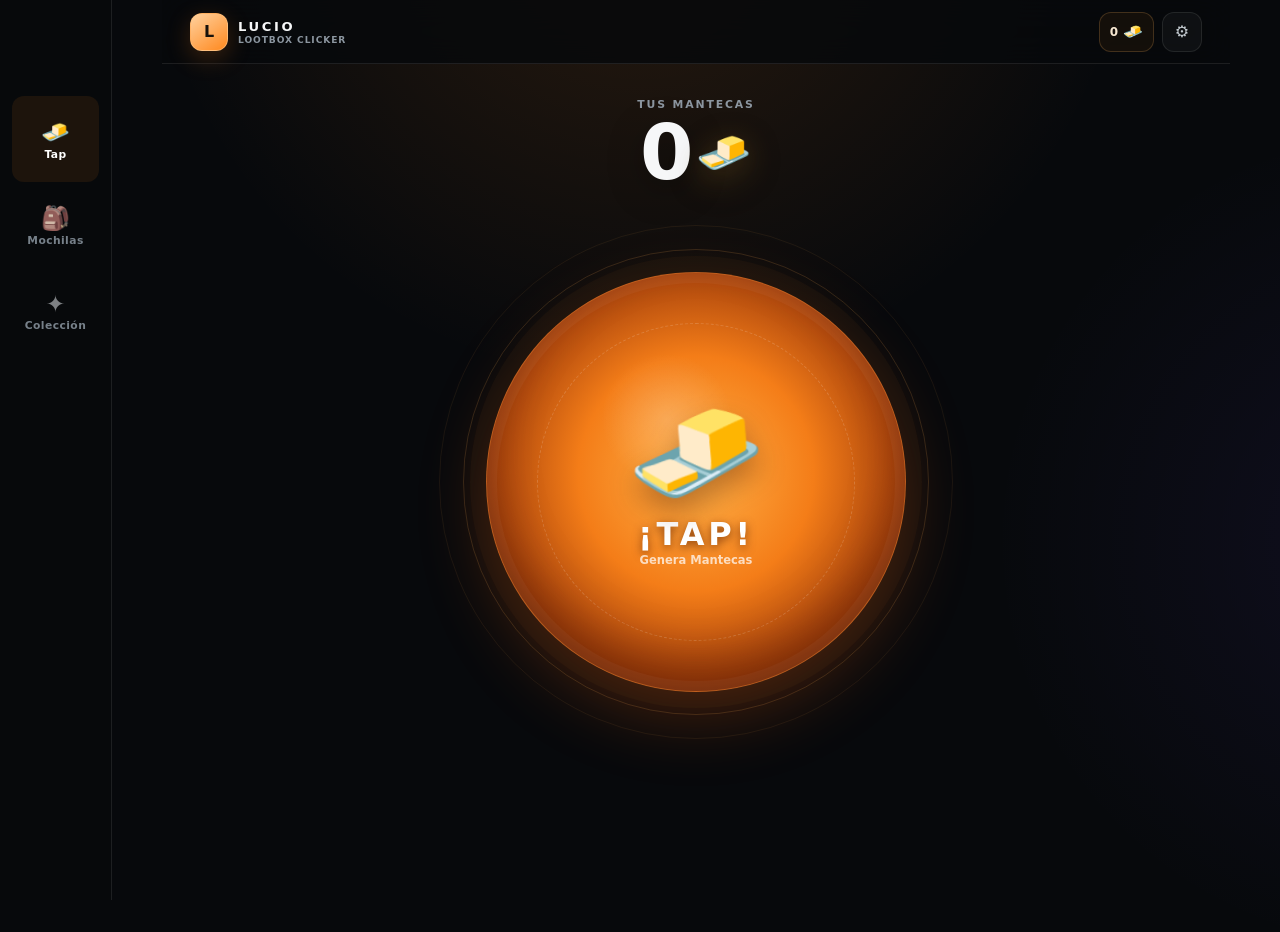
==== commit e0b50a45: "Prepare interface for Ambu progression" ====
--- a/index.html
+++ b/index.html
@@ -8,7 +8,7 @@
   <title>Lucio Lootbox Clicker</title>
   <link rel="stylesheet" href="css/effects.css?v=20260813-game-03">
   <link rel="stylesheet" href="css/opening.css?v=20260813-game-03">
-  <link rel="stylesheet" href="css/game.css?v=20260814-card-hover-02">
+  <link rel="stylesheet" href="css/game.css?v=20260815-ambu-ui-01">
   <link rel="stylesheet" href="css/debug.css?v=20260813-game-03">
 </head>
 <body>
@@ -26,10 +26,18 @@
 
     <main class="game-main">
       <section class="view view--active tap-view" data-view="tap" aria-labelledby="tap-title" tabindex="-1">
+        <div class="tap-ambu-backdrop" data-tap-ambu-backdrop aria-hidden="true" hidden>
+          <img src="assets/invocados/Ambu_2.png" alt="" draggable="false">
+        </div>
+        <button class="tap-subview-arrow" type="button" data-open-ambu aria-label="Visitar el huevo misterioso" hidden>
+          <span aria-hidden="true">›</span>
+          <img src="assets/invocados/Ambu_1.png" alt="" draggable="false">
+        </button>
+
         <div class="wallet-card">
           <span class="wallet-card__label">Tus Mantecas</span>
           <strong class="wallet-card__amount"><span data-mantecas>0</span> <span aria-hidden="true">🧈</span></strong>
-          <span class="wallet-card__rate"><b data-tap-value>1</b> 🧈 por tap</span>
+          <span class="wallet-card__rate" data-passive-rate hidden><b data-passive-per-second>0</b> 🧈/s</span>
         </div>
 
         <button class="tap-zone" type="button" data-tap-zone aria-labelledby="tap-title tap-help">
@@ -40,11 +48,17 @@
         </button>
         <div class="tap-feedback-layer" data-tap-feedback aria-hidden="true"></div>
 
-        <section class="quick-progress" aria-label="Progreso actual">
-          <div><span>Lucios</span><strong data-total-lucios>0</strong></div>
-          <div><span>Mochilas</span><strong data-total-backpacks>0</strong></div>
-          <div><span>Taps</span><strong data-total-taps>0</strong></div>
-        </section>
+        <div class="tap-footer-slot">
+          <section class="offline-bank" data-offline-bank aria-label="Producción offline" hidden>
+            <button class="offline-bank__collect" type="button" data-collect-offline hidden>Recoger</button>
+            <div class="offline-bank__copy">
+              <span>Producción offline</span>
+              <strong><b data-offline-stored>0</b> / <b data-offline-capacity>0</b> 🧈</strong>
+            </div>
+            <div class="offline-bank__track" aria-hidden="true"><i data-offline-progress></i></div>
+            <small>(<b data-offline-hours>3</b> hrs de producción actual)</small>
+          </section>
+        </div>
       </section>
 
       <section class="view shop-view" data-view="shop" aria-labelledby="shop-title" tabindex="-1" hidden>
@@ -52,6 +66,7 @@
           <p>LOOT SHOP</p>
           <h1 id="shop-title">Elige tu mochila</h1>
           <span>Mejores tiers aumentan tus probabilidades de rarezas y Shiny.</span>
+          <div class="view-heading__metric"><span>Mochilas abiertas</span><strong data-total-backpacks>0</strong></div>
         </header>
         <div class="shop-grid" data-shop-grid></div>
       </section>
@@ -62,6 +77,10 @@
           <h1 id="collection-title">Lucios descubiertos</h1>
           <span>Los duplicados aumentan permanentemente tus Mantecas por tap.</span>
         </header>
+        <section class="collection-summary" aria-label="Resumen de colección">
+          <div><span>Mantecas por tap</span><strong><b data-tap-value>1</b> 🧈</strong></div>
+          <div><span>Lucios totales</span><strong data-total-lucios>0</strong></div>
+        </section>
         <div class="collection-empty" data-collection-empty>
           <span aria-hidden="true">?</span>
           <strong>Todavía no descubriste ningún Lucio</strong>
@@ -126,7 +145,7 @@
   <script src="js/save.js?v=20260813-game-03"></script>
   <script src="js/game-state.js?v=20260813-game-03"></script>
   <script src="js/collection.js?v=20260814-card-hover-02"></script>
-  <script src="js/game.js?v=20260813-game-03"></script>
+  <script src="js/game.js?v=20260815-ambu-ui-01"></script>
   <script src="js/debug.js?v=20260813-game-03"></script>
 </body>
 </html>
--- a/css/game.css
+++ b/css/game.css
@@ -145,12 +145,55 @@
 .tap-view {
   position: relative;
   display: grid;
+  width: min(100%, 760px);
   min-height: calc(100dvh - 64px - var(--nav-height));
-  grid-template-rows: auto minmax(300px, 1fr) auto;
+  margin: 0 auto;
+  grid-template-rows: auto minmax(220px, 1fr) auto;
   align-items: center;
   gap: 18px;
   overflow: hidden;
 }
+
+.tap-ambu-backdrop {
+  position: absolute;
+  z-index: 0;
+  inset: 8% -10% 2%;
+  display: grid;
+  place-items: center;
+  overflow: hidden;
+  opacity: .16;
+  pointer-events: none;
+}
+
+.tap-ambu-backdrop img {
+  width: min(90vw, 720px);
+  max-width: none;
+  filter: blur(14px) saturate(.8);
+  transform: scale(1.08);
+}
+
+.tap-subview-arrow {
+  position: absolute;
+  z-index: 5;
+  top: 14px;
+  right: max(12px, env(safe-area-inset-right));
+  display: flex;
+  width: 58px;
+  height: 46px;
+  align-items: center;
+  justify-content: center;
+  gap: 1px;
+  padding: 3px 4px 3px 9px;
+  border: 1px solid rgba(255, 193, 127, .28);
+  border-radius: 999px;
+  color: #ffe5c2;
+  background: rgba(19, 15, 12, .82);
+  box-shadow: 0 10px 28px rgba(0, 0, 0, .28);
+  cursor: pointer;
+}
+
+.tap-subview-arrow > span { font-size: 1.35rem; line-height: 1; }
+.tap-subview-arrow img { width: 32px; height: 32px; object-fit: contain; }
 
 .wallet-card {
   position: relative;
@@ -203,7 +246,7 @@
   position: relative;
   z-index: 1;
   display: grid;
-  width: min(74vw, 330px);
+  width: min(74vw, 48vh, 420px);
   aspect-ratio: 1;
   margin: 0 auto;
   padding: 0;
@@ -286,33 +329,89 @@
   will-change: transform, opacity;
 }
 
-.quick-progress {
+.tap-footer-slot {
   position: relative;
   z-index: 2;
   display: grid;
-  grid-template-columns: repeat(3, 1fr);
+  width: 100%;
+  min-height: 82px;
+  align-items: end;
+}
+
+.offline-bank {
+  position: relative;
+  display: grid;
+  gap: 7px;
+  width: 100%;
+  padding: 15px 16px 12px;
   border: 1px solid var(--line);
   border-radius: 17px;
   background: rgba(15, 19, 24, 0.82);
-  overflow: hidden;
   backdrop-filter: blur(14px);
 }
 
-.quick-progress > div {
-  display: grid;
-  gap: 3px;
-  padding: 12px 8px;
-  text-align: center;
-}
-
-.quick-progress > div + div { border-left: 1px solid var(--line); }
-.quick-progress span { color: var(--muted); font-size: 0.61rem; font-weight: 800; letter-spacing: 0.08em; text-transform: uppercase; }
-.quick-progress strong { font-size: 1rem; font-variant-numeric: tabular-nums; }
+.offline-bank__collect {
+  position: absolute;
+  left: 50%;
+  bottom: calc(100% - 4px);
+  min-height: 34px;
+  padding: 0 16px;
+  border: 1px solid rgba(200, 255, 107, .32);
+  border-radius: 999px;
+  color: #17200e;
+  background: var(--green);
+  box-shadow: 0 8px 22px rgba(121, 173, 54, .2);
+  font-size: .72rem;
+  font-weight: 950;
+  transform: translateX(-50%);
+  cursor: pointer;
+}
+
+.offline-bank__copy { display: flex; align-items: baseline; justify-content: space-between; gap: 12px; }
+.offline-bank__copy span { color: var(--muted); font-size: .62rem; font-weight: 850; letter-spacing: .1em; text-transform: uppercase; }
+.offline-bank__copy strong { color: #fff; font-size: .86rem; font-variant-numeric: tabular-nums; }
+.offline-bank__track { height: 7px; border-radius: 999px; background: rgba(255, 255, 255, .07); overflow: hidden; }
+.offline-bank__track i { display: block; width: 0%; height: 100%; border-radius: inherit; background: linear-gradient(90deg, #88bd42, var(--green)); }
+.offline-bank small { color: #7e8992; font-size: .61rem; text-align: center; }
 
 .view-heading { margin: 4px 0 24px; }
 .view-heading p { margin: 0 0 7px; color: var(--orange); font-size: .66rem; font-weight: 900; letter-spacing: .2em; }
 .view-heading h1 { margin: 0; font-size: clamp(2rem, 10vw, 3.6rem); letter-spacing: -.055em; line-height: 1.02; }
 .view-heading span { display: block; max-width: 520px; margin-top: 10px; color: var(--muted); font-size: .83rem; line-height: 1.55; }
+
+.view-heading__metric {
+  display: inline-flex;
+  margin-top: 16px;
+  align-items: baseline;
+  gap: 12px;
+  padding: 9px 12px;
+  border: 1px solid var(--line);
+  border-radius: 12px;
+  background: rgba(255, 255, 255, .025);
+}
+
+.view-heading .view-heading__metric span { margin: 0; color: var(--muted); font-size: .65rem; font-weight: 850; letter-spacing: .08em; text-transform: uppercase; }
+.view-heading__metric strong { font-size: 1.05rem; font-variant-numeric: tabular-nums; }
+
+.collection-summary {
+  display: grid;
+  grid-template-columns: repeat(2, minmax(0, 1fr));
+  gap: 10px;
+  margin: -6px 0 18px;
+}
+
+.collection-summary > div {
+  display: grid;
+  gap: 4px;
+  padding: 13px 14px;
+  border: 1px solid var(--line);
+  border-radius: 14px;
+  background: rgba(255, 255, 255, .025);
+}
+
+.collection-summary span { color: var(--muted); font-size: .61rem; font-weight: 850; letter-spacing: .09em; text-transform: uppercase; }
+.collection-summary strong { color: #fff; font-size: 1.05rem; font-variant-numeric: tabular-nums; }
+.collection-summary strong b { color: var(--green); }
 
 .shop-grid { display: grid; gap: 16px; }
 
@@ -603,10 +702,7 @@
   :root { --nav-height: 78px; }
   .game-header { padding-right: 28px; padding-left: 28px; }
   .view { padding: 34px 28px 48px; }
-  .tap-view { grid-template-columns: minmax(280px, .82fr) minmax(360px, 1.18fr); grid-template-rows: 1fr auto; }
-  .wallet-card { align-self: end; justify-items: start; text-align: left; }
-  .tap-zone { grid-row: 1 / 3; grid-column: 2; width: min(48vw, 420px); }
-  .quick-progress { align-self: start; }
+  .tap-view { grid-template-rows: auto minmax(300px, 1fr) auto; }
   .shop-grid { grid-template-columns: repeat(2, minmax(0, 1fr)); }
   .backpack-card:last-child { grid-column: 1 / -1; }
   .lucio-collection { grid-template-columns: repeat(2, minmax(0, 1fr)); }
@@ -648,7 +744,7 @@
   .tap-zone { width: min(54vh, 68vw); }
   .tap-zone__butter { font-size: min(16vh, 5.4rem); }
   .wallet-card__amount { font-size: clamp(2.1rem, 11vw, 3.5rem); }
-  .quick-progress > div { padding: 8px 5px; }
+  .tap-footer-slot { min-height: 58px; }
 
   .opening-overlay { padding: 4px; }
   .opening-card { border-radius: 18px; }
